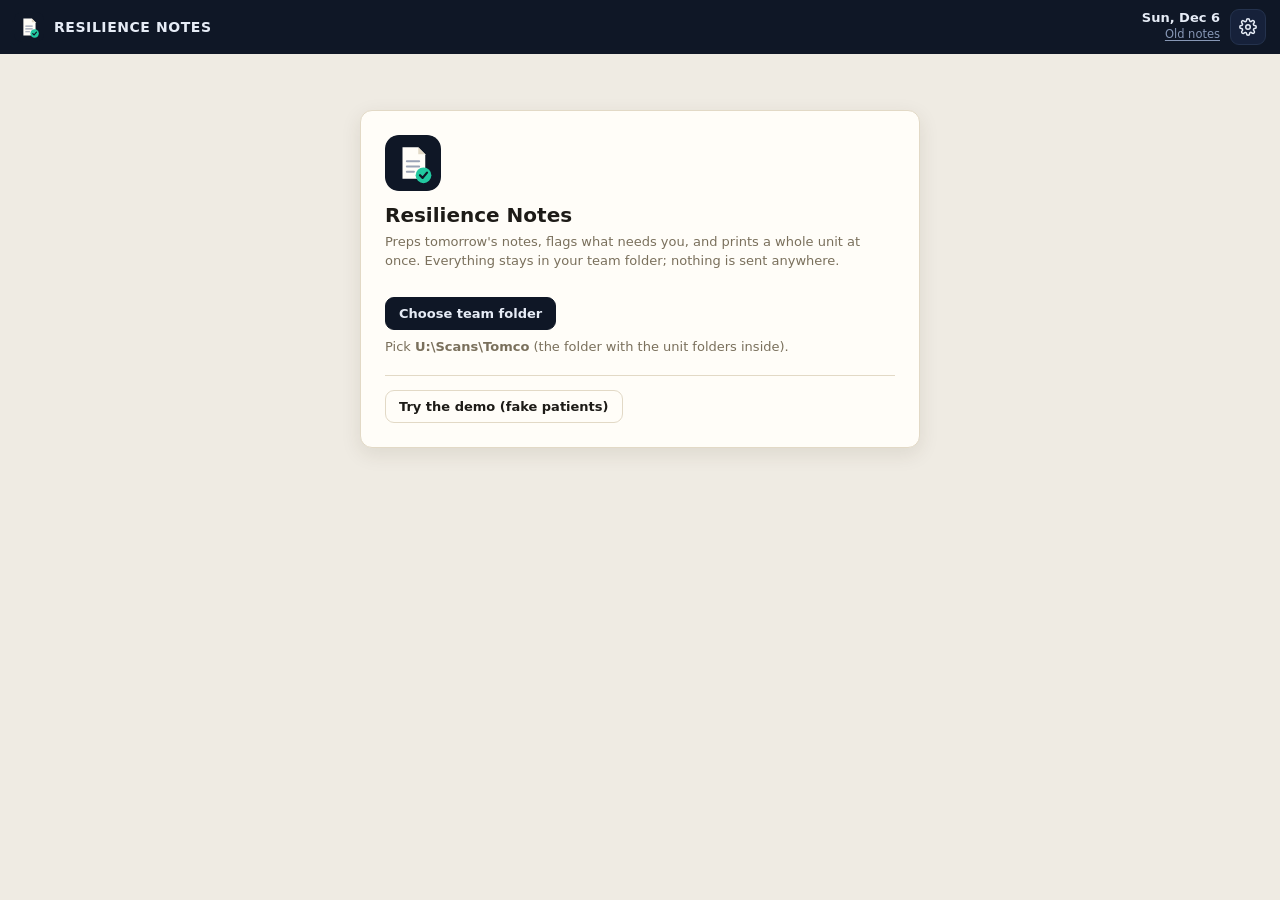
==== index.html @ 50d5cfb2 "Excel-style patient overview; Save buttons with unsaved-changes guard; back arrow; common-dose sugge" ====
<!DOCTYPE html>
<html lang="en">
<head>
<meta charset="utf-8">
<meta name="viewport" content="width=device-width, initial-scale=1, viewport-fit=cover">
<meta name="robots" content="noindex">
<title>Resilience Notes</title>
<meta name="description" content="Preps tomorrow's scribe notes, flags what needs attention, prints a unit at once.">
<meta name="theme-color" content="#0f1726">
<link rel="icon" href="icons/favicon.svg" type="image/svg+xml">
<link rel="icon" href="icons/favicon-32.png" sizes="32x32" type="image/png">
<link rel="apple-touch-icon" href="icons/apple-touch-icon.png">
<link rel="manifest" href="manifest.webmanifest">
<meta name="apple-mobile-web-app-capable" content="yes">
<meta name="apple-mobile-web-app-status-bar-style" content="black-translucent">
<meta property="og:title" content="Resilience Notes">
<meta property="og:description" content="Scribe note prep, flags, and printing.">
<meta property="og:image" content="https://feirzen.github.io/Resilience-notes/icons/og-image.png">
<meta name="twitter:card" content="summary_large_image">
<link rel="stylesheet" href="styles.css?v=9">
</head>
<body>
<header class="top" id="top"></header>
<main id="main"><p style="padding:40px;text-align:center;color:#7a705c">Loading Resilience Notes…</p></main>
<script>
// If anything fails to load, show the reason on the page instead of a blank screen.
window.addEventListener("error", e => { const m = document.getElementById("main"); if (m && !window.__rnStarted) m.innerHTML = '<div style="max-width:520px;margin:40px auto;padding:16px;border-radius:12px;background:#fdecec;color:#b8282d;font:14px system-ui">The app hit a problem while loading:<br><b>' + (e.message || (e.target && e.target.src) || "unknown") + '</b><br>Send Claude a screenshot of this.</div>'; }, true);
setTimeout(() => { if (!window.__rnStarted) { const m = document.getElementById("main"); if (m && m.textContent.includes("Loading")) m.innerHTML = '<p style="padding:40px;text-align:center;color:#b8282d;font:14px system-ui">Still loading after 15 seconds. Try refreshing. If it stays blank, send Claude a screenshot.</p>'; } }, 15000);
</script>
<script src="vendor/docx.iife.js"></script>
<script src="vendor/jszip.min.js"></script>
<script src="vendor/jspdf.umd.min.js"></script>
<script src="vendor/peerjs.min.js"></script>
<script src="vendor/qrcode.js"></script>
<script type="module" src="app.js?v=9"></script>
</body>
</html>
---- styles.css ----
*{box-sizing:border-box;margin:0;padding:0}
:root{
  --chrome:#0f1726;--chrome2:#16213a;--chromeLine:#24324d;--chromeText:#e6ecf6;--chromeDim:#8797b5;
  --desk:#efebe3;--paper:#fffdf8;--paperLine:#e2d9c6;--ink:#1d1b17;--dim:#7a705c;--hover:#f6f1e4;
  --accent:#22c9a0;--accentInk:#0f1726;--red:#e5484d;--redBg:#fdecec;--redInk:#b8282d;--amb:#f0a020;--ambBg:#fff4de;--ambInk:#8a5600;
  --hl:#fff1b8;--hlLine:#e2b93b;--shadow:0 6px 20px rgba(60,45,20,.10);
  --serif:"Times New Roman",Times,"Source Serif 4",Georgia,serif;--sans:Inter,system-ui,-apple-system,"Segoe UI",sans-serif;
}
[data-theme=dark]{--desk:#0b111d;--paper:#151f33;--paperLine:#26334d;--ink:#e6ecf6;--dim:#8f9bb3;--hover:#1b2740;
  --redBg:#3a1a20;--redInk:#ff9aa5;--ambBg:#3a2c10;--ambInk:#ffcc77;--hl:#4a3f12;--hlLine:#a8862a;--shadow:0 6px 20px rgba(0,0,0,.35)}
[data-theme=sepia]{--chrome:#3b2f1e;--chrome2:#4a3b26;--chromeLine:#5c4a30;--chromeText:#f5ead6;--chromeDim:#c9b48f;
  --desk:#e9dfcb;--paper:#f8f0e0;--paperLine:#dccbab;--ink:#3b2f1e;--dim:#7d6a4c;--hover:#efe4cf;--accent:#c48a2c;--accentInk:#fff}
body{font-family:var(--sans);background:var(--desk);color:var(--ink);min-height:100vh;transition:background .3s,color .3s}
button,select,input,textarea{font:inherit;color:inherit}
button{cursor:pointer}
[hidden]{display:none!important}

/* ---------- top bar ---------- */
.top{background:var(--chrome);color:var(--chromeText);position:sticky;top:0;z-index:20;padding-top:env(safe-area-inset-top)}
.bar{display:flex;align-items:center;gap:10px;padding:9px 14px}
.logo{width:30px;height:30px;border-radius:8px;flex:none;display:block}
.brand{overflow:hidden;text-overflow:ellipsis;font-weight:700;font-size:14px;letter-spacing:.04em;white-space:nowrap}
.sp{flex:1}
.datebox{background:var(--chrome2);border:1px solid var(--chromeLine);color:var(--chromeText);border-radius:8px;padding:6px 8px;font-size:13px}
.gear{width:36px;height:36px;border-radius:9px;background:var(--chrome2);border:1px solid var(--chromeLine);display:grid;place-items:center;color:var(--chromeText);transition:transform .35s ease-out}
.gear.open{transform:rotate(90deg)}
.tabs{display:flex;overflow-x:auto;border-top:1px solid var(--chromeLine);padding:0 8px;scrollbar-width:none}
.tabs a{color:var(--chromeDim);text-decoration:none;font-weight:600;font-size:12.5px;padding:10px 12px;border-bottom:2px solid transparent;white-space:nowrap;transition:color .2s,border-color .2s;letter-spacing:.03em}
.tabs a:hover{color:var(--chromeText)}
.tabs a.on{color:#fff;border-color:var(--accent)}
.tabs i{font-style:normal;font-size:10.5px;margin-left:5px;color:var(--chromeDim)}
.tabs .rd{display:inline-block;width:6px;height:6px;border-radius:50%;background:var(--red);margin-left:5px;vertical-align:middle}
.tray{position:absolute;right:14px;top:54px;background:var(--paper);color:var(--ink);border:1px solid var(--paperLine);border-radius:14px;box-shadow:0 14px 40px rgba(0,0,0,.25);padding:10px;width:260px;animation:drop .25s ease-out;z-index:30}
@keyframes drop{from{opacity:0;transform:translateY(-6px)}to{opacity:1;transform:none}}
.tray h4{font-size:11px;text-transform:uppercase;letter-spacing:.07em;color:var(--dim);margin:6px 4px}
.looks{display:grid;grid-template-columns:repeat(4,1fr);gap:6px;margin-bottom:6px}
.looks button{border:2px solid var(--paperLine);border-radius:10px;padding:8px 2px 6px;font-size:11px;background:var(--paper);display:flex;flex-direction:column;align-items:center;gap:4px}
.looks button.on{border-color:var(--accent)}
.looks .sw{width:26px;height:18px;border-radius:5px;border:1px solid rgba(0,0,0,.15)}
.tray .item{display:flex;width:100%;text-align:left;gap:10px;align-items:center;padding:9px 8px;border:none;background:none;border-radius:8px;font-size:13.5px}
.tray .item:hover{background:var(--hover)}

/* ---------- layout ---------- */
main{padding:16px 14px calc(40px + env(safe-area-inset-bottom));max-width:1240px;margin:0 auto;animation:in .3s ease-out}
@keyframes in{from{opacity:0;transform:translateY(5px)}to{opacity:1;transform:none}}
@media (prefers-reduced-motion:reduce){*{animation:none!important;transition:none!important}}
h1{font-size:20px;font-weight:700}
h2{font-size:15px;font-weight:700;margin:18px 0 8px}
.muted{color:var(--dim);font-size:13px;line-height:1.45}
.row{display:flex;gap:8px;align-items:center;flex-wrap:wrap}
.btn{border:1px solid var(--paperLine);background:var(--paper);border-radius:9px;padding:8px 13px;font-weight:600;font-size:13px;transition:transform .15s ease-out,background .2s}
.btn:active{transform:scale(.97)}
.btn:hover{background:var(--hover)}
.btn.p{background:var(--chrome);color:var(--chromeText);border-color:var(--chrome)}
.btn.go{background:var(--accent);color:var(--accentInk);border-color:var(--accent)}
.btn.warn{color:var(--redInk)}
.btn.sm{padding:5px 9px;font-size:12px}
.card{background:var(--paper);border:1px solid var(--paperLine);border-radius:12px;box-shadow:var(--shadow)}

/* ---------- home ---------- */
.stats{display:grid;grid-template-columns:repeat(auto-fit,minmax(150px,1fr));gap:10px;margin-top:12px}
.stat{padding:14px}
.stat b{display:block;font-size:28px;font-weight:700;letter-spacing:-.02em}
.stat span{font-size:12.5px;color:var(--dim)}
.stat.r b{color:var(--red)}
.units{display:grid;grid-template-columns:repeat(auto-fill,minmax(220px,1fr));gap:10px}
.unit{padding:14px;text-decoration:none;color:inherit;display:block;transition:transform .2s ease-out,box-shadow .2s}
.unit:hover{transform:translateY(-2px);box-shadow:0 10px 26px rgba(60,45,20,.16)}
.unit .nm{font-weight:700;font-size:15px;letter-spacing:.03em}
.unit .ln{font-size:12.5px;color:var(--dim);margin-top:5px}
.pill{display:inline-block;font-size:11px;font-weight:700;padding:2px 8px;border-radius:10px}
.pill.r{background:var(--red);color:#fff}.pill.a{background:var(--amb);color:#1d1b17}.pill.ok{background:transparent;color:var(--dim);border:1px solid var(--paperLine)}

/* ---------- unit list (paper) ---------- */
.list{overflow:hidden}
.it{display:flex;gap:12px;padding:13px 16px;border-bottom:1px solid var(--paperLine);align-items:baseline;cursor:pointer;transition:background .2s;text-decoration:none;color:inherit}
.it:last-child{border:none}
.it:hover{background:var(--hover)}
.it .nm{font-family:var(--serif);font-size:16px;flex:1}
.it .mk{font-size:12px;font-weight:600;text-align:right}
.mk.r{color:var(--redInk)}.mk.a{color:var(--ambInk)}.mk.q{color:var(--dim);font-weight:500}
.tag{font-size:10.5px;font-weight:700;letter-spacing:.05em;color:var(--dim);border:1px solid var(--paperLine);padding:1px 6px;border-radius:6px;margin-left:6px;font-family:var(--sans);vertical-align:2px}

/* ---------- patient ---------- */
.ptwrap{display:grid;grid-template-columns:1fr;gap:14px}
@media(min-width:900px){.ptwrap{grid-template-columns:230px 1fr}}
.side{background:var(--chrome);border-radius:12px;padding:6px;align-self:start;position:sticky;top:110px;max-height:calc(100vh - 130px);overflow:auto}
@media(max-width:899px){.side{display:none}}
.side a{display:flex;align-items:center;gap:8px;padding:9px 10px;border-radius:8px;color:#d6deec;font-size:13px;text-decoration:none;transition:background .2s}
.side a:hover{background:var(--chrome2)}
.side a.on{background:#1d2b48;color:#fff;box-shadow:inset 3px 0 0 var(--accent)}
.side a span:first-child{flex:1}
.side a .pill{flex:none}
.side .ok{color:#56688a;font-size:11px}
.alerts{display:flex;flex-direction:column;gap:6px;margin-bottom:10px}
.al{display:flex;align-items:center;gap:8px;font-size:13px;padding:8px 10px;border-radius:8px;border-left:4px solid;animation:in .3s ease-out}
.al.red{background:var(--redBg);border-color:var(--red)}.al.amber{background:var(--ambBg);border-color:var(--amb)}
.al .sp{flex:1}
.tools{display:flex;gap:6px;flex-wrap:wrap;margin-bottom:10px}
.paper{background:var(--paper);border:1px solid var(--paperLine);border-radius:4px;box-shadow:var(--shadow);padding:26px 24px;font-family:var(--serif);font-size:15px;line-height:1.5}
@media(max-width:600px){.paper{padding:18px 14px;font-size:14px}}
.hdr{display:flex;justify-content:space-between;flex-wrap:wrap;gap:6px;font-size:13px;color:var(--dim);margin-bottom:8px}
.ttl{text-align:center;font-weight:700;margin:6px 0 4px}
.box{font-weight:700;font-size:13px;letter-spacing:.02em;border:1px solid var(--ink);padding:3px 8px;margin:16px 0 6px}
.box em{font-weight:400;font-style:normal}
.boxed{border:1px solid var(--ink);margin:12px 0}
.boxed .bl{font-weight:700;font-size:13px;padding:3px 8px;border-bottom:1px solid var(--ink)}
.boxed .bc{padding:4px 8px;min-height:20px}
.pp{padding:4px 7px;margin:2px -7px;border-radius:5px;transition:background .2s}
.pp.click{cursor:pointer}
.pp.click:hover{background:var(--hover)}
.pp.open{background:var(--paper);outline:2px solid var(--accent);box-shadow:0 4px 16px rgba(34,201,160,.18)}
.new{background:var(--hl);box-shadow:inset 0 -2px 0 var(--hlLine);border-radius:2px;padding:0 2px}
.mf{display:inline-block;font:600 11px var(--sans);padding:2px 7px;border-radius:5px;margin-left:5px;vertical-align:1px}
.mf.red{background:var(--redBg);color:var(--redInk)}.mf.amber{background:var(--ambBg);color:var(--ambInk)}.mf.soft{background:var(--hover);color:var(--dim)}
.vs{width:100%;border-collapse:collapse;font:13px var(--sans);margin:4px 0 8px}
.vs td,.vs th{border:1px solid var(--paperLine);padding:4px;text-align:center}
.vs th{font-weight:600}
.pl{font-size:14.5px}
.mini{font:12px var(--sans);color:var(--dim);margin-top:10px}

/* ---------- editor panel ---------- */
.ed{font-family:var(--sans);font-size:13px;background:var(--desk);border:1px solid var(--paperLine);border-radius:10px;padding:12px;margin:8px 0 6px;animation:in .25s ease-out}
.ed label{display:block;font-size:11px;font-weight:600;text-transform:uppercase;letter-spacing:.06em;color:var(--dim);margin:10px 0 4px}
.ed textarea,.ed input,.ed select,.f input,.f select,.f textarea{width:100%;border:1px solid var(--paperLine);background:var(--paper);border-radius:8px;padding:8px 9px;font-size:13.5px;transition:border-color .2s}
.ed textarea:focus,.ed input:focus,.f input:focus,.f textarea:focus{outline:none;border-color:var(--accent)}
.ed textarea{min-height:58px;resize:vertical;font-family:var(--serif);font-size:14.5px}
.grid2{display:grid;grid-template-columns:1fr 1fr;gap:8px}
.meds{display:flex;flex-direction:column;gap:6px}
.med{display:grid;grid-template-columns:2fr 1fr 1fr 1fr auto;gap:6px;align-items:center;background:var(--paper);border:1px solid var(--paperLine);border-radius:8px;padding:6px}
@media(max-width:600px){.med{grid-template-columns:1fr 1fr}}
.med input{padding:6px 7px;font-size:12.5px}
.med .x{display:flex;gap:4px;flex-wrap:wrap;grid-column:1/-1;font-size:12px;color:var(--dim);align-items:center}
.chip{display:inline-flex;align-items:center;gap:5px;border:1px solid var(--paperLine);background:var(--paper);border-radius:14px;padding:4px 9px;font-size:12px;cursor:pointer;transition:background .2s}
.chip.on{background:var(--chrome);color:var(--chromeText);border-color:var(--chrome)}

/* ---------- modal ---------- */
.scrim{position:fixed;inset:0;background:rgba(15,23,38,.55);display:grid;place-items:center;padding:16px;z-index:50;animation:fade .2s ease-out}
@keyframes fade{from{opacity:0}to{opacity:1}}
.modal{background:var(--paper);color:var(--ink);border-radius:14px;width:100%;max-width:520px;max-height:90vh;display:flex;flex-direction:column;overflow:hidden;animation:pop .28s cubic-bezier(.2,.9,.3,1.15)}
.modal.wide{max-width:980px}
@keyframes pop{from{opacity:0;transform:scale(.96) translateY(8px)}to{opacity:1;transform:none}}
.mh{background:var(--chrome);color:var(--chromeText);padding:12px 16px;font-weight:600;display:flex;align-items:center;gap:8px}
.mb{padding:14px 16px;overflow:auto}
.mfoot{display:flex;gap:8px;padding:12px 16px;border-top:1px solid var(--paperLine);justify-content:flex-end;flex-wrap:wrap}
.lbl{font-size:11px;text-transform:uppercase;letter-spacing:.06em;color:var(--dim);margin:12px 0 6px;font-weight:600}
.chk{display:flex;gap:10px;align-items:flex-start;font-size:13.5px;padding:9px 0;border-bottom:1px solid var(--paperLine);cursor:pointer}
.chk input{width:17px;height:17px;margin-top:2px;accent-color:var(--accent);flex:none}
.chk small{display:block;color:var(--dim);font-size:12px;margin-top:2px}
.f{display:grid;gap:4px;margin-bottom:8px}
.f span{font-size:11px;font-weight:600;text-transform:uppercase;letter-spacing:.06em;color:var(--dim)}
.vgrid{width:100%;border-collapse:collapse;font-size:13px}
.vgrid th{font-size:11px;text-transform:uppercase;color:var(--dim);text-align:left;padding:4px}
.vgrid td{padding:3px}
.vgrid input{width:100%;min-width:52px;border:1px solid var(--paperLine);background:var(--paper);border-radius:6px;padding:6px;font-size:13px}
.vgrid td.nm{font-family:var(--serif);font-size:14px;white-space:nowrap;padding-right:8px}
.vwrap{display:grid;grid-template-columns:1fr;gap:12px}
@media(min-width:860px){.vwrap{grid-template-columns:300px 1fr}}
.qr{background:#fff;border-radius:10px;padding:8px;width:200px;margin:8px auto}
.qr svg{width:100%;height:auto;display:block}
.shots img{width:100%;border-radius:8px;border:1px solid var(--paperLine);margin-top:8px;cursor:zoom-in}
.status{display:inline-flex;align-items:center;gap:7px;font-size:13px;font-weight:600}
.dot{width:9px;height:9px;border-radius:50%;background:#c3c9d6}.dot.on{background:#1f9d63}.dot.bad{background:var(--red)}
.code{font:700 22px ui-monospace,monospace;letter-spacing:.2em}
.toast{position:fixed;left:50%;bottom:24px;transform:translateX(-50%);background:var(--chrome);color:var(--chromeText);padding:10px 16px;border-radius:10px;font-size:13.5px;font-weight:600;z-index:60;animation:pop .25s ease-out;box-shadow:0 10px 30px rgba(0,0,0,.25)}
.welcome{max-width:560px;margin:40px auto;padding:24px}
.welcome .logo{width:56px;height:56px;border-radius:14px;margin-bottom:12px}
.warnbox{font-size:12.5px;color:var(--ambInk);background:var(--ambBg);border-radius:10px;padding:10px 12px;line-height:1.45;margin-top:12px}

@media(max-width:480px){.brand{display:none}.datebox{max-width:140px}}

.spin{display:inline-block;width:13px;height:13px;border:2px solid currentColor;border-right-color:transparent;border-radius:50%;margin-right:7px;vertical-align:-2px;animation:rot .7s linear infinite}
.spin.big{width:34px;height:34px;border-width:3px;margin:0;color:var(--accent)}
@keyframes rot{to{transform:rotate(360deg)}}
.bar2{height:5px;border-radius:3px;background:var(--hover);margin-top:14px;overflow:hidden}
.bar2 i{display:block;height:100%;width:0;background:var(--accent);transition:width .3s ease-out}
button:disabled{opacity:.7;cursor:wait}

ul.dash{list-style:none;padding-left:34px;margin:6px 0}
ul.dash li{position:relative}
ul.dash li::before{content:"-";position:absolute;left:-20px}
.savepill{position:fixed;right:14px;bottom:calc(14px + env(safe-area-inset-bottom));background:var(--chrome);color:var(--chromeText);font-size:12.5px;font-weight:600;padding:8px 12px;border-radius:20px;z-index:40;box-shadow:0 6px 18px rgba(0,0,0,.2);animation:pop .25s ease-out}

.today{display:flex;flex-direction:column;align-items:flex-end;line-height:1.15;font-size:13px}
.oldbtn{background:none;border:none;color:var(--chromeDim);font-size:11.5px;padding:2px 0;text-decoration:underline;text-underline-offset:2px}
.oldbtn.on{color:#1d1b17;background:var(--amb);text-decoration:none;border-radius:6px;padding:2px 7px;font-weight:600}
#ov{overflow:hidden}
.ovu{border-bottom:1px solid var(--paperLine)}.ovu:last-child{border:none}
.ovh{display:flex;align-items:center;gap:12px;padding:11px 14px;cursor:pointer;transition:background .2s}
.ovh:hover{background:var(--hover)}
.ovn{font-weight:700;font-size:13px;letter-spacing:.04em;width:82px;flex:none}

.s{width:18px;height:18px;border-radius:5px;display:block;transition:transform .15s ease-out}
.s:hover{transform:scale(1.2)}
.s.g{background:#3fb97f}.s.a{background:var(--amb)}.s.r{background:var(--red)}
.chev{color:var(--dim);transition:transform .25s ease-out}
.ovu.open .chev{transform:rotate(90deg)}
.ovb{display:none;padding:0 10px 10px;overflow:auto}
.ovu.open .ovb{display:block;animation:in .25s ease-out}
.ovt{width:100%;border-collapse:collapse;font-size:12.5px}
.ovt th{text-align:left;font-size:10.5px;text-transform:uppercase;letter-spacing:.05em;color:var(--dim);padding:6px;border-bottom:1px solid var(--paperLine)}
.ovt td{padding:7px 6px;border-bottom:1px solid var(--paperLine);vertical-align:top}
.ovt tr[onclick]{cursor:pointer}.ovt tr[onclick]:hover td{background:var(--hover)}
.ovt td.nm{font-family:var(--serif);font-size:14px;white-space:nowrap}
.ovt.rules input,.ovt.rules select{border:1px solid var(--paperLine);background:var(--paper);border-radius:6px;padding:5px 6px;font-size:12.5px;width:100%;min-width:90px}
.ovt.rules input:disabled,.ovt.rules select:disabled{opacity:.6}

.back{width:34px;height:34px;border-radius:9px;background:var(--chrome2);border:1px solid var(--chromeLine);color:var(--chromeText);font-size:22px;line-height:1;display:grid;place-items:center;padding-bottom:3px;transition:transform .15s ease-out}
.back:active{transform:scale(.94)}
.chip.sug{padding:3px 8px;font-size:11.5px}
.chip.sug:hover{background:var(--accent);color:var(--accentInk);border-color:var(--accent)}
.stickies{display:flex;flex-direction:column;gap:8px;margin-bottom:10px;align-items:flex-start}
.sticky{width:100%;border-radius:10px;padding:9px 12px;font-size:13.5px;line-height:1.45;box-shadow:var(--shadow);animation:in .25s ease-out;border-left:4px solid}
.sticky.quick{background:#fff6cf;border-color:#e2b93b;color:#3b3110}
.sticky.keep{background:#e7f1fb;border-color:#4f7cff;color:#18263f}
[data-theme=dark] .sticky.quick{background:#3d3412;color:#f5e9b8}[data-theme=dark] .sticky.keep{background:#18263f;color:#cfe0ff}
.sticky .sh{display:flex;gap:8px;align-items:center;margin-bottom:3px;font-size:12px}
.sticky .btn.sm{padding:2px 7px;font-size:11px;background:rgba(255,255,255,.6)}
.tag.note{color:#8a5600;border-color:#e2b93b}
.ovt.xl td{font-size:12.5px}.ovt.xl tr[data-pt]{cursor:pointer}.ovt.xl tr[data-pt]:hover td{background:var(--hover)}
.ovt .cell{width:52px;border:1px solid var(--paperLine);background:var(--paper);border-radius:6px;padding:3px 5px;font-size:12.5px;text-align:center}
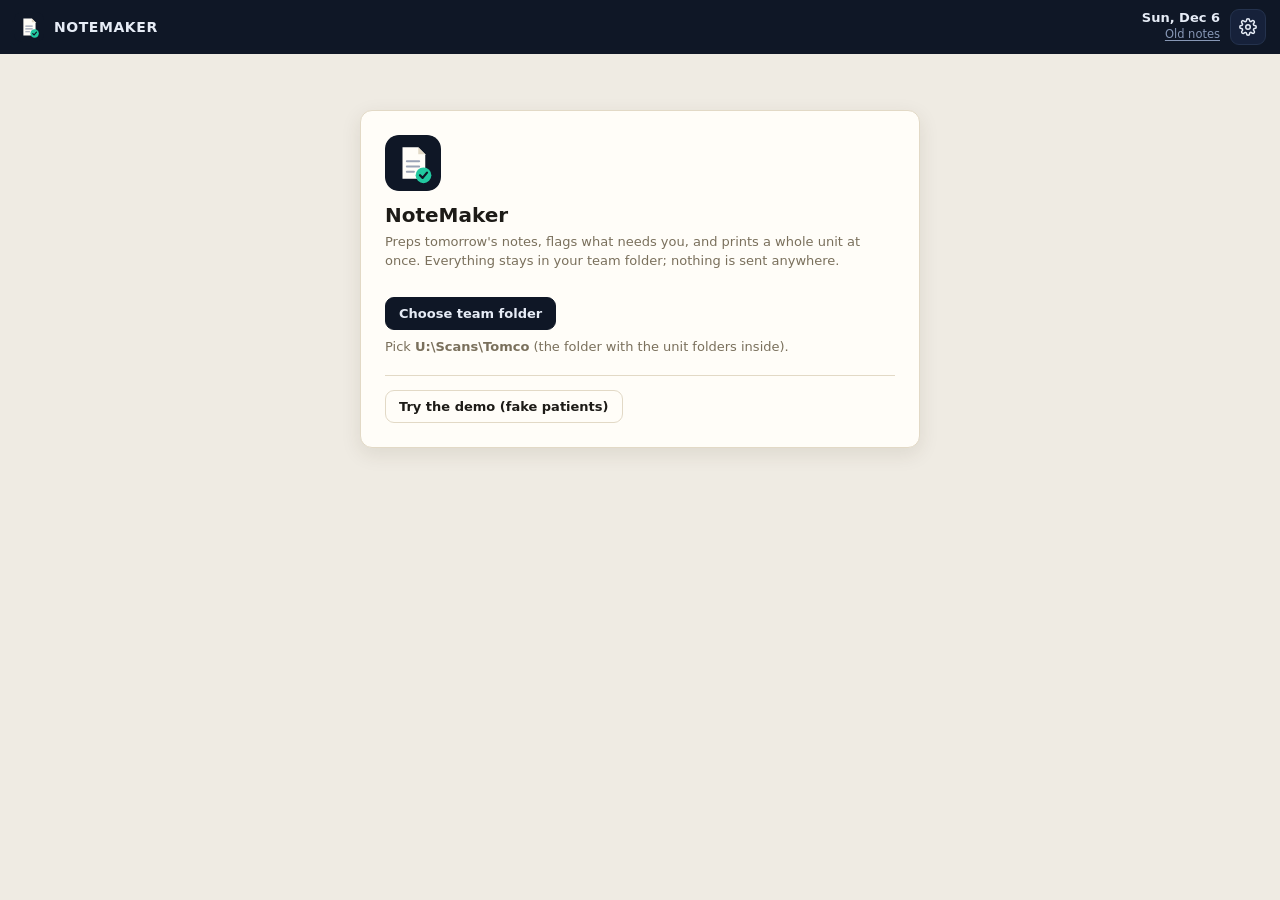
==== commit 668159ca: "NoteMaker: rename; provider-first home (census, follow-up by unit, separate count card, announcement" ====
--- a/index.html
+++ b/index.html
@@ -2,9 +2,12 @@
 <html lang="en">
 <head>
 <meta charset="utf-8">
+<!-- Security lock: this page may only load its own files and can never send data to any other server. -->
+<meta http-equiv="Content-Security-Policy" content="default-src 'none'; script-src 'self'; style-src 'self' 'unsafe-inline'; img-src 'self' data: blob:; font-src 'self'; frame-src blob:; manifest-src 'self'; connect-src 'none'; worker-src 'none'; object-src 'none'; base-uri 'none'; form-action 'none'">
+<meta name="referrer" content="no-referrer">
 <meta name="viewport" content="width=device-width, initial-scale=1, viewport-fit=cover">
 <meta name="robots" content="noindex">
-<title>Resilience Notes</title>
+<title>NoteMaker</title>
 <meta name="description" content="Preps tomorrow's scribe notes, flags what needs attention, prints a unit at once.">
 <meta name="theme-color" content="#0f1726">
 <link rel="icon" href="icons/favicon.svg" type="image/svg+xml">
@@ -13,25 +16,19 @@
 <link rel="manifest" href="manifest.webmanifest">
 <meta name="apple-mobile-web-app-capable" content="yes">
 <meta name="apple-mobile-web-app-status-bar-style" content="black-translucent">
-<meta property="og:title" content="Resilience Notes">
+<meta property="og:title" content="NoteMaker">
 <meta property="og:description" content="Scribe note prep, flags, and printing.">
 <meta property="og:image" content="https://feirzen.github.io/Resilience-notes/icons/og-image.png">
 <meta name="twitter:card" content="summary_large_image">
-<link rel="stylesheet" href="styles.css?v=9">
+<link rel="stylesheet" href="styles.css?v=12">
 </head>
 <body>
 <header class="top" id="top"></header>
-<main id="main"><p style="padding:40px;text-align:center;color:#7a705c">Loading Resilience Notes…</p></main>
-<script>
-// If anything fails to load, show the reason on the page instead of a blank screen.
-window.addEventListener("error", e => { const m = document.getElementById("main"); if (m && !window.__rnStarted) m.innerHTML = '<div style="max-width:520px;margin:40px auto;padding:16px;border-radius:12px;background:#fdecec;color:#b8282d;font:14px system-ui">The app hit a problem while loading:<br><b>' + (e.message || (e.target && e.target.src) || "unknown") + '</b><br>Send Claude a screenshot of this.</div>'; }, true);
-setTimeout(() => { if (!window.__rnStarted) { const m = document.getElementById("main"); if (m && m.textContent.includes("Loading")) m.innerHTML = '<p style="padding:40px;text-align:center;color:#b8282d;font:14px system-ui">Still loading after 15 seconds. Try refreshing. If it stays blank, send Claude a screenshot.</p>'; } }, 15000);
-</script>
+<main id="main"><p style="padding:40px;text-align:center;color:#7a705c">Loading NoteMaker…</p></main>
+<script src="boot-guard.js"></script>
 <script src="vendor/docx.iife.js"></script>
 <script src="vendor/jszip.min.js"></script>
 <script src="vendor/jspdf.umd.min.js"></script>
-<script src="vendor/peerjs.min.js"></script>
-<script src="vendor/qrcode.js"></script>
-<script type="module" src="app.js?v=9"></script>
+<script type="module" src="app.js?v=12"></script>
 </body>
 </html>
--- a/styles.css
+++ b/styles.css
@@ -62,7 +62,7 @@
 .stat{padding:14px}
 .stat b{display:block;font-size:28px;font-weight:700;letter-spacing:-.02em}
 .stat span{font-size:12.5px;color:var(--dim)}
-.stat.r b{color:var(--red)}
+
 .units{display:grid;grid-template-columns:repeat(auto-fill,minmax(220px,1fr));gap:10px}
 .unit{padding:14px;text-decoration:none;color:inherit;display:block;transition:transform .2s ease-out,box-shadow .2s}
 .unit:hover{transform:translateY(-2px);box-shadow:0 10px 26px rgba(60,45,20,.16)}
@@ -219,3 +219,139 @@
 .tag.note{color:#8a5600;border-color:#e2b93b}
 .ovt.xl td{font-size:12.5px}.ovt.xl tr[data-pt]{cursor:pointer}.ovt.xl tr[data-pt]:hover td{background:var(--hover)}
 .ovt .cell{width:52px;border:1px solid var(--paperLine);background:var(--paper);border-radius:6px;padding:3px 5px;font-size:12.5px;text-align:center}
+
+/* ---------- round 10 ---------- */
+.homegrid{display:grid;grid-template-columns:1fr;gap:18px}
+@media(min-width:1100px){.homegrid{grid-template-columns:1fr 290px}.rail{position:sticky;top:120px;align-self:start;max-height:calc(100vh - 140px);overflow:auto}}
+.rail{display:flex;flex-direction:column;gap:10px}
+.daybar{display:flex;flex-wrap:wrap;gap:10px;align-items:flex-end;padding:12px 14px;margin-top:12px}
+.daybar label{display:flex;flex-direction:column;gap:3px;font-size:11px;font-weight:600;text-transform:uppercase;letter-spacing:.05em;color:var(--dim)}
+.daybar select,.daybar input{border:1px solid var(--paperLine);background:var(--paper);border-radius:8px;padding:7px 9px;font-size:14px;text-transform:none;letter-spacing:0;color:var(--ink);font-weight:500}
+.daybar input{width:78px}.daybar select{min-width:170px}
+.daybar .btn{margin-left:auto}
+.stat .admits{display:flex;flex-direction:column;gap:2px;margin-top:8px}
+.stat .admits a{font-family:var(--serif);font-size:14px;color:var(--ink);text-decoration:none}
+.stat .admits a:hover{text-decoration:underline}
+.stat .admits i{font-style:normal;font-family:var(--sans);font-size:11px;color:var(--dim);margin-left:4px}
+.stat.r b{color:var(--ambInk)}
+.units2{display:grid;grid-template-columns:repeat(auto-fill,minmax(210px,1fr));gap:12px}
+.unit2{padding:14px 16px;text-decoration:none;color:inherit;display:flex;flex-direction:column;gap:4px;transition:transform .2s ease-out,box-shadow .2s;border-top:4px solid var(--chrome)}
+.unit2:hover{transform:translateY(-3px);box-shadow:0 12px 28px rgba(60,45,20,.16)}
+.u-top{display:flex;align-items:baseline;justify-content:space-between}
+.u-name{font-weight:700;font-size:16px;letter-spacing:.04em;text-transform:uppercase}
+.u-num{font-size:30px;font-weight:700;letter-spacing:-.03em;line-height:1}
+.u-sub{font-size:12px;color:var(--dim);margin-top:-2px}
+.u-bar{height:5px;border-radius:3px;background:var(--hover);overflow:hidden;margin-top:6px}
+.u-bar i{display:block;height:100%;background:var(--accent);transition:width .5s ease-out}
+.u-foot{font-size:12.5px;color:var(--dim)}.u-foot.ok{color:var(--ink);font-weight:600}
+.u-flags{display:flex;flex-wrap:wrap;gap:10px;font-size:12px;margin-top:2px;min-height:18px}
+.u-flags span{display:inline-flex;align-items:center;gap:5px}
+i.d{display:inline-block;width:8px;height:8px;border-radius:50%;vertical-align:1px}
+i.d.r{background:var(--red)}i.d.a{background:var(--amb)}i.d.q{background:#e2b93b;box-shadow:0 0 0 2px #fff6cf;margin-left:6px}
+.ovh{background:var(--hover)}
+.ovu.open .ovh{background:var(--chrome);color:var(--chromeText)}.ovu.open .ovh .muted{color:var(--chromeDim)}
+.ovt.zebra tr:nth-child(even) td{background:rgba(120,100,60,.07)}
+[data-theme=dark] .ovt.zebra tr:nth-child(even) td{background:rgba(255,255,255,.04)}
+.ovt.xl td.nm b{font-family:var(--serif);font-size:14.5px}
+.dxa{color:#b4531a;font-weight:600}.dxd{color:#6d3fc0;font-weight:600}
+[data-theme=dark] .dxa{color:#ffb27a}[data-theme=dark] .dxd{color:#c3a6ff}
+.ovt .cell::placeholder{color:#b9ad95;opacity:1}
+.ovt .cell.wide{width:100%;min-width:140px;text-align:left}
+.sticky.count{background:#e9f6ee;border-color:#3fb97f;color:#173b28}
+.sticky.count pre{font:13.5px/1.45 ui-monospace,Consolas,monospace;white-space:pre-wrap;margin:4px 0}
+.sticky.board{border-color:transparent;color:#2b2418}
+.sticky.board.c0{background:#fde2e4}.sticky.board.c1{background:#e2ecfd}.sticky.board.c2{background:#efe2fd}
+[data-theme=dark] .sticky.count{background:#173b28;color:#d6f5e3}[data-theme=dark] .sticky.board{color:#f1ece3}
+[data-theme=dark] .sticky.board.c0{background:#4a2a2e}[data-theme=dark] .sticky.board.c1{background:#22324d}[data-theme=dark] .sticky.board.c2{background:#382a4d}
+.counttxt{width:100%;font:14px/1.5 ui-monospace,Consolas,monospace;border:1px solid var(--paperLine);border-radius:8px;padding:10px;background:var(--paper);color:var(--ink)}
+.countgrid{display:grid;grid-template-columns:repeat(auto-fill,minmax(230px,1fr));gap:10px}
+.segtabs{display:flex;gap:6px;flex-wrap:wrap;margin-bottom:12px}
+.segtabs button{border:1px solid var(--paperLine);background:var(--paper);border-radius:20px;padding:7px 13px;font-weight:600;font-size:13px}
+.segtabs button.on{background:var(--chrome);color:var(--chromeText);border-color:var(--chrome)}
+.tools{align-items:center}
+.btn.big{font-size:14.5px;padding:10px 16px}
+.btn.ic{display:inline-flex;align-items:center;gap:6px;padding:8px 11px}
+.btn.ic span{font-size:12.5px}
+@media(max-width:700px){.btn.ic span{display:none}}
+.more{position:relative}
+.menu{position:absolute;right:0;top:calc(100% + 6px);background:var(--paper);border:1px solid var(--paperLine);border-radius:12px;box-shadow:0 14px 34px rgba(0,0,0,.18);padding:6px;min-width:250px;z-index:25;animation:drop .2s ease-out}
+.menu button{display:block;width:100%;text-align:left;border:none;background:none;padding:9px 10px;border-radius:8px;font-size:13.5px}
+.menu button:hover{background:var(--hover)}.menu button.warn{color:var(--redInk)}
+.aimbar{position:fixed;left:50%;top:calc(12px + env(safe-area-inset-top));transform:translateX(-50%);background:#1d1b17;color:#fff;padding:10px 12px 10px 16px;border-radius:12px;display:flex;gap:12px;align-items:center;z-index:70;font-size:13.5px;font-weight:600;box-shadow:0 10px 30px rgba(0,0,0,.3);animation:pop .25s ease-out;width:min(560px,94vw)}
+body.aiming,body.aiming *{cursor:crosshair!important}
+.flagged{outline:3px solid var(--amb)!important;outline-offset:2px;transition:outline-color .3s}
+
+/* ---------- round 11: NoteMaker ---------- */
+.ico{flex:none;vertical-align:-3px}
+.btn .ico{margin-right:2px}
+.sitetag{font-size:10.5px;font-weight:700;letter-spacing:.06em;color:var(--chromeDim);border:1px solid var(--chromeLine);border-radius:6px;padding:2px 6px}
+.small{font-size:12.5px}
+/* census + follow-up */
+.census{display:grid;grid-template-columns:auto auto 1fr;gap:4px 26px;align-items:center;padding:16px 20px;margin-top:12px}
+.cz b{display:block;font-size:34px;font-weight:700;letter-spacing:-.03em;line-height:1}
+.cz span{font-size:12.5px;color:var(--dim)}
+.cadm{display:flex;flex-wrap:wrap;gap:6px 14px;border-left:1px solid var(--paperLine);padding-left:20px;min-height:40px;align-items:center}
+.cadm a{font-family:var(--serif);font-size:15px;color:var(--ink);text-decoration:none}
+.cadm a:hover{text-decoration:underline}
+.cadm i{font:normal 600 10.5px var(--sans);color:var(--dim);margin-left:6px;letter-spacing:.04em;text-transform:uppercase}
+@media(max-width:640px){.census{grid-template-columns:1fr 1fr}.cadm{grid-column:1/-1;border:none;padding:0}}
+.fuwrap{margin-top:12px;overflow:hidden}
+.fuh{padding:12px 18px;font-size:14px;border-bottom:1px solid var(--paperLine);color:var(--dim)}
+.fuh b{font-size:22px;color:var(--ambInk);margin-right:4px}
+.furows{display:grid;grid-template-columns:repeat(auto-fill,minmax(330px,1fr))}
+.fur{display:grid;grid-template-columns:96px 34px 1fr;gap:10px;align-items:center;padding:12px 18px;border-bottom:1px solid var(--paperLine);color:inherit;text-decoration:none;transition:background .2s}
+.fur:hover{background:var(--hover)}
+.fun{font-weight:700;letter-spacing:.05em;text-transform:uppercase;font-size:13.5px}
+.fuc{font-size:18px;font-weight:700;color:var(--dim);text-align:right}
+.fut{display:flex;flex-wrap:wrap;gap:5px}
+.fpill{font-size:11.5px;font-weight:600;padding:3px 8px;border-radius:10px;white-space:nowrap}
+.fpill.r{background:var(--redBg);color:var(--redInk)}.fpill.a{background:var(--ambBg);color:var(--ambInk)}
+.fpill.q{background:#fff6cf;color:#7a5a00}.fpill.n{background:var(--hover);color:var(--dim)}
+/* rail */
+.countcard{background:linear-gradient(160deg,#0f5b46,#147a5c);color:#e9fff6;border-radius:14px;padding:14px 16px;box-shadow:0 10px 26px rgba(15,91,70,.28);margin-bottom:8px}
+.cch{display:flex;align-items:center;gap:8px;font-weight:700;font-size:14px;margin-bottom:6px}
+.cch .btn{background:rgba(255,255,255,.15);border-color:rgba(255,255,255,.25);color:#fff}
+.countcard pre{font:13.5px/1.45 ui-monospace,Consolas,monospace;white-space:pre-wrap;margin:6px 0 4px;color:#fff}
+.countcard p{font-size:12.5px;opacity:.85}.ccf{font-size:11px;opacity:.7}
+.railsec{border-top:1px solid var(--paperLine);padding-top:12px;display:flex;flex-direction:column;gap:8px}
+.rh{gap:7px;font-size:14px}
+.sticky.ann{background:#e6f0ff;border-color:#4f7cff;color:#18263f}
+[data-theme=dark] .sticky.ann{background:#1d2b48;color:#d6e3ff}
+.dxc{font-weight:600}
+.tsrow{margin-bottom:6px;flex-wrap:nowrap}.tsrow input{flex:1;text-align:left;min-width:0}.tsrow input.short{flex:0 0 90px}
+/* note + margin comments */
+.notewrap{position:relative}
+@media(min-width:1150px){.notewrap.has-c{display:grid;grid-template-columns:minmax(0,1fr) 250px;gap:16px}}
+.comments{position:relative}
+.comments.stacked{display:flex;flex-direction:column;gap:8px;margin-top:12px}
+.cmt{position:absolute;left:0;right:0;background:var(--paper);border:1px solid var(--paperLine);border-left:4px solid var(--dim);border-radius:8px;padding:8px 10px;font-size:12.5px;line-height:1.4;box-shadow:0 2px 8px rgba(60,45,20,.08);cursor:pointer;transition:transform .2s ease-out,box-shadow .2s,top .25s ease-out}
+.comments.stacked .cmt{position:static}
+.cmt.red{border-left-color:var(--red)}.cmt.amber{border-left-color:var(--amb)}.cmt.soft{border-left-color:#c9bfa9;color:var(--dim)}
+.cmt.hot{transform:scale(1.06);box-shadow:0 10px 24px rgba(60,45,20,.2);z-index:2}
+.cmt .ca{display:flex;flex-wrap:wrap;gap:5px;margin-top:6px}
+.dxn.u-red{text-decoration:underline;text-decoration-color:var(--red);text-decoration-thickness:2px;text-underline-offset:3px}
+.dxn.u-amber{text-decoration:underline;text-decoration-color:var(--amb);text-decoration-thickness:2px;text-underline-offset:3px}
+.dxn.u-soft,.u-soft{text-decoration:underline dotted #b9ad95;text-underline-offset:3px}
+.pp.hot{background:rgba(240,160,32,.12)}
+.pp.pulse{animation:pulse 1.6s ease-out}
+@keyframes pulse{0%{box-shadow:0 0 0 0 rgba(240,160,32,.5)}100%{box-shadow:0 0 0 12px rgba(240,160,32,0)}}
+/* hospital picker + help menu */
+.sites{display:grid;gap:10px}
+.site{display:flex;flex-direction:column;align-items:flex-start;gap:2px;text-align:left;border:1px solid var(--paperLine);background:var(--paper);border-radius:12px;padding:14px 16px;transition:border-color .2s,transform .15s}
+.site:hover{border-color:var(--accent);transform:translateY(-1px)}
+.site b{font-size:16px}.site span{font-size:13px;color:var(--dim)}.site i{font-style:normal;font-size:11px;color:var(--ambInk);font-weight:600}
+/* trainings */
+.trgrid{display:grid;grid-template-columns:repeat(auto-fill,minmax(250px,1fr));gap:12px}
+.card.tr{padding:16px;display:flex;flex-direction:column;gap:6px}
+.tri{width:40px;height:40px;border-radius:10px;background:var(--hover);display:grid;place-items:center;color:var(--chrome)}
+[data-theme=dark] .tri{color:var(--accent)}
+.card.tr p{font-size:13px;color:var(--dim);line-height:1.4}
+.soon{align-self:flex-start;font-size:11px;font-weight:700;color:var(--dim);border:1px dashed var(--paperLine);border-radius:8px;padding:2px 8px;margin-top:4px}
+/* help */
+.hring{outline:3px solid var(--accent)!important;outline-offset:4px;border-radius:6px;position:relative;z-index:31}
+body.helping .hspot{outline:2px dashed var(--accent);outline-offset:3px;cursor:help!important}
+.hbub{position:fixed;z-index:80;background:#1d1b17;color:#fff;border-radius:12px;padding:12px 14px;box-shadow:0 14px 34px rgba(0,0,0,.3);animation:pop .25s ease-out;font-size:13.5px}
+.hbub p{margin:4px 0 10px;line-height:1.45;color:#e9e4da}
+.hbub .btn{background:rgba(255,255,255,.12);color:#fff;border-color:rgba(255,255,255,.2)}
+.hbub .btn.p{background:var(--accent);color:var(--accentInk);border-color:var(--accent)}
+.hbub .muted{color:#b8b0a2}
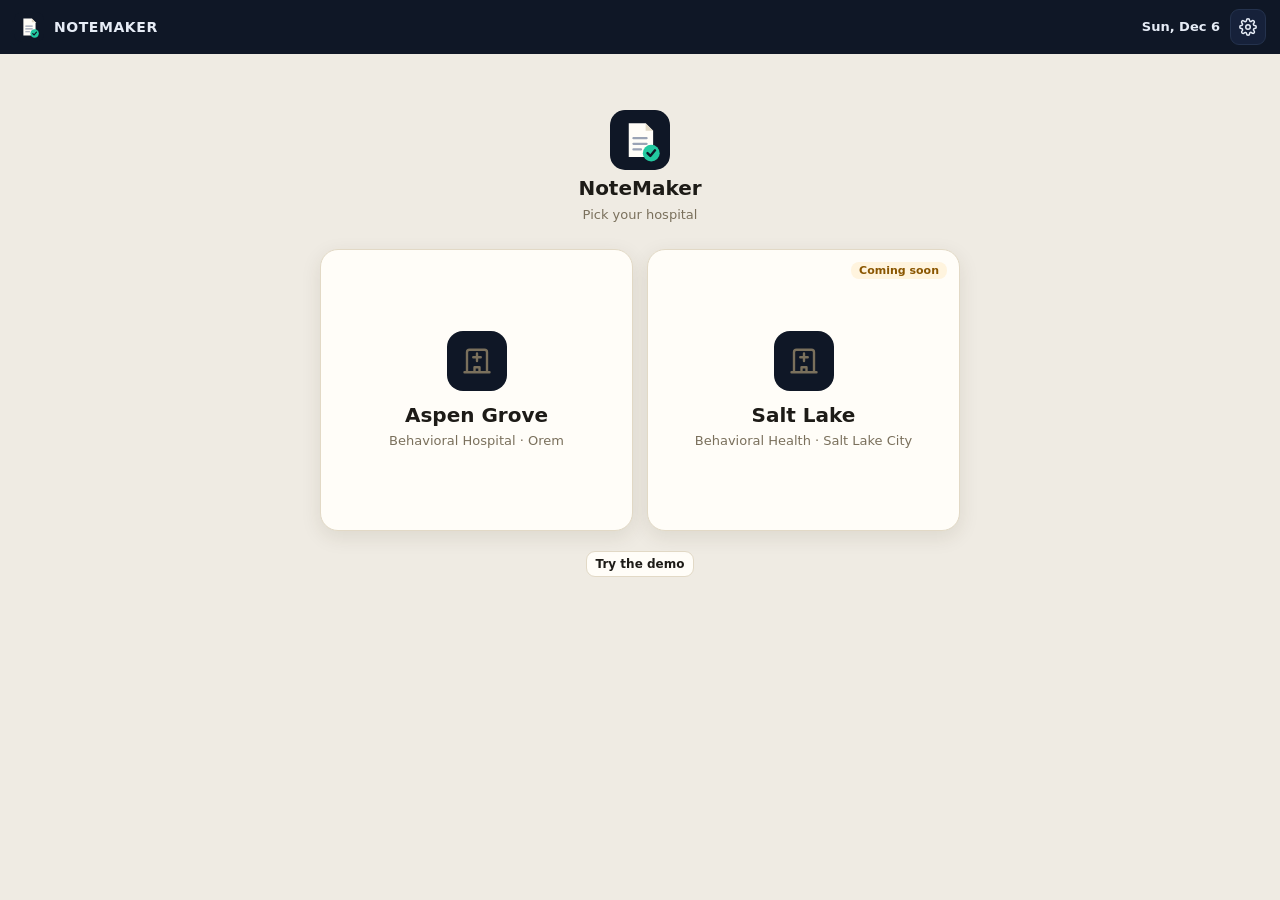
==== commit dd627687: "Round 12: hospital picker first, save queue banner, glance box, table settings swatches, labs auto-d" ====
--- a/index.html
+++ b/index.html
@@ -20,7 +20,7 @@
 <meta property="og:description" content="Scribe note prep, flags, and printing.">
 <meta property="og:image" content="https://feirzen.github.io/Resilience-notes/icons/og-image.png">
 <meta name="twitter:card" content="summary_large_image">
-<link rel="stylesheet" href="styles.css?v=12">
+<link rel="stylesheet" href="styles.css?v=13">
 </head>
 <body>
 <header class="top" id="top"></header>
@@ -29,6 +29,6 @@
 <script src="vendor/docx.iife.js"></script>
 <script src="vendor/jszip.min.js"></script>
 <script src="vendor/jspdf.umd.min.js"></script>
-<script type="module" src="app.js?v=12"></script>
+<script type="module" src="app.js?v=13"></script>
 </body>
 </html>
--- a/styles.css
+++ b/styles.css
@@ -355,3 +355,88 @@
 .hbub .btn{background:rgba(255,255,255,.12);color:#fff;border-color:rgba(255,255,255,.2)}
 .hbub .btn.p{background:var(--accent);color:var(--accentInk);border-color:var(--accent)}
 .hbub .muted{color:#b8b0a2}
+
+/* ---------- round 12 ---------- */
+.aimbar .btn,.hbar .btn{background:rgba(255,255,255,.14);color:#fff;border-color:rgba(255,255,255,.3)}
+.aimbar .btn:hover,.hbar .btn:hover{background:rgba(255,255,255,.24)}
+.hclose{position:absolute;top:8px;right:8px;background:none;border:none;color:#cfc8bb;padding:2px;border-radius:6px}
+.hclose:hover{color:#fff;background:rgba(255,255,255,.12)}
+.hbub{padding-right:34px}
+.vgrid tr:focus-within td{background:var(--hover)}
+.vgrid tr:focus-within td.nm{font-weight:700}
+.vgrid tr:focus-within td:first-child{box-shadow:inset 3px 0 0 var(--accent)}
+/* new admit + notes to write up */
+.admA{display:inline-grid;place-items:center;width:18px;height:18px;border-radius:50%;background:#2a62c9;color:#fff;font:700 11px var(--sans);margin-left:7px;vertical-align:2px;box-shadow:0 0 0 2px #dbe7ff}
+.admpill,.qpill{display:inline-flex;align-items:center;gap:4px;font:600 11px var(--sans);padding:3px 8px;border-radius:10px;margin-left:8px;vertical-align:2px}
+.admpill{background:#e3ecff;color:#2a62c9}
+.qpill{background:#dff3f6;color:#0f6b74}
+.qtag{display:inline-flex;align-items:center;gap:3px;font:700 10.5px var(--sans);color:#0f6b74;background:#dff3f6;border-radius:9px;padding:1px 6px;margin-left:6px;vertical-align:2px}
+[data-theme=dark] .qpill,[data-theme=dark] .qtag{background:#123b40;color:#8fe0e8}[data-theme=dark] .admpill{background:#1d2b48;color:#9cbcf2}
+.sticky.quick{background:#dff3f6;border-color:#2aa3b8;color:#0f3f45}
+[data-theme=dark] .sticky.quick{background:#123b40;color:#cdf3f7}
+i.d.q{background:#2aa3b8;box-shadow:0 0 0 2px #dff3f6}
+.fpill.q{background:#dff3f6;color:#0f6b74}
+button.fpill{border:none;cursor:pointer}
+/* switches + small icon buttons */
+.switch{display:inline-flex;align-items:center;gap:8px;font-size:13px;cursor:pointer;user-select:none;text-transform:none;letter-spacing:0;color:var(--ink);font-weight:500}
+.switch input{display:none}
+.switch i{width:34px;height:20px;border-radius:10px;background:#cfc8b8;position:relative;transition:background .2s;flex:none}
+.switch i::after{content:"";position:absolute;top:2px;left:2px;width:16px;height:16px;border-radius:50%;background:#fff;box-shadow:0 1px 3px rgba(0,0,0,.25);transition:transform .2s ease-out}
+.switch input:checked+i{background:var(--accent)}.switch input:checked+i::after{transform:translateX(14px)}
+.switch.sm{display:flex;margin:6px 0;font-size:13px}
+.iconbtn{border:1px solid var(--paperLine);background:var(--paper);border-radius:8px;width:28px;height:28px;display:inline-grid;place-items:center;color:var(--dim);flex:none}
+.iconbtn:hover{color:var(--ink);background:var(--hover)}
+.lrow{display:flex!important;align-items:center;gap:6px}
+/* table settings */
+.tsec{border:1px solid var(--paperLine);border-radius:10px;margin-bottom:8px;background:var(--paper)}
+.tsec summary{display:flex;align-items:center;gap:8px;padding:10px 12px;cursor:pointer;list-style:none;font-size:14px}
+.tsec summary::-webkit-details-marker{display:none}
+.tsec .chev{transition:transform .2s;color:var(--dim)}.tsec[open] .chev{transform:rotate(90deg)}
+.tsb{padding:0 12px 12px;border-top:1px solid var(--paperLine)}
+.swatches{display:flex;flex-wrap:wrap;gap:6px;margin:4px 0}
+.sw{width:22px;height:22px;border-radius:50%;border:2px solid #fff;box-shadow:0 0 0 1px var(--paperLine);cursor:pointer;transition:transform .15s;padding:0}
+.sw:hover{transform:scale(1.15)}.sw.on{box-shadow:0 0 0 2px var(--ink);transform:scale(1.1)}
+.sw.none{background:var(--paper);display:grid;place-items:center;color:var(--dim)}
+.tsrule{border:1px dashed var(--paperLine);border-radius:8px;padding:8px;margin-bottom:6px;display:grid;grid-template-columns:1fr auto;gap:4px 8px;align-items:center}
+.tsrule .swatches{grid-column:1/2}.tsrule input[data-cm]{text-align:left}
+/* attention box beside the note */
+.glance{background:var(--paper);border:1px solid var(--paperLine);border-top:4px solid var(--red);border-radius:12px;padding:10px 12px;margin-bottom:12px;box-shadow:0 8px 22px rgba(196,38,46,.12);animation:in .3s ease-out}
+.gh{display:flex;align-items:center;gap:6px;font-weight:700;font-size:13.5px;margin-bottom:6px}
+.gn{background:var(--red);color:#fff;border-radius:10px;font-size:11px;padding:1px 7px}
+.gi{display:flex;align-items:center;gap:8px;font-size:12.5px;padding:6px 0 6px 8px;border-left:3px solid var(--amb);margin:4px 0}
+.gi.red{border-left-color:var(--red)}.gi span{flex:1;line-height:1.35}
+.gi.more{display:none}.glance.open .gi.more{display:flex}
+.gmore{background:none;border:none;color:var(--accent);font-weight:700;font-size:12.5px;padding:4px 0 0 8px}
+.cmtlayer{position:relative}
+.cmt.done{opacity:.55;transform:scale(.94);transform-origin:left top;border-left-color:#b9ad95;background:var(--hover)}
+.cmt.done.hot{opacity:1;transform:scale(1)}
+.cd{display:flex;align-items:center;gap:4px;margin-top:4px;font-size:11px;color:var(--dim)}
+.dxn.u-done{text-decoration:underline;text-decoration-color:#c9bfa9;text-decoration-thickness:1px;text-underline-offset:3px}
+@media(max-width:1149px){.notewrap{display:flex;flex-direction:column}.comments.stacked{display:contents}.glance{order:-1}.cmtlayer{order:2;display:flex;flex-direction:column;gap:8px;margin-top:12px}}
+/* saving banner */
+.savebar{position:fixed;left:50%;bottom:calc(16px + env(safe-area-inset-bottom));transform:translateX(-50%);z-index:65;background:var(--chrome);color:var(--chromeText);border-radius:14px;padding:12px 16px;min-width:300px;max-width:min(520px,94vw);box-shadow:0 14px 40px rgba(0,0,0,.3);animation:pop .3s ease-out}
+.savebar .sbt{display:flex;align-items:center;gap:6px;font-weight:700;font-size:14px}
+.savebar .sbs{font-size:12px;opacity:.8;margin-top:4px}
+.savebar .bar2{background:rgba(255,255,255,.15);margin-top:8px}
+.savebar.bad{background:#7d1d22;animation:shake .5s ease-out}
+.savebar.bad .row{margin-top:10px}.savebar.bad .btn{background:rgba(255,255,255,.14);color:#fff;border-color:rgba(255,255,255,.3)}
+@keyframes shake{0%,100%{transform:translateX(-50%)}20%{transform:translateX(calc(-50% - 8px))}40%{transform:translateX(calc(-50% + 8px))}60%{transform:translateX(calc(-50% - 4px))}80%{transform:translateX(calc(-50% + 4px))}}
+/* hospital picker */
+.sitepage{max-width:640px;margin:40px auto;text-align:center;display:flex;flex-direction:column;align-items:center;gap:6px}
+.sitepage .logo{width:60px;height:60px;border-radius:15px}
+.bigsites{display:grid;grid-template-columns:1fr 1fr;gap:14px;width:100%;margin:18px 0 14px}
+@media(max-width:520px){.bigsites{grid-template-columns:1fr}}
+.bigsite{aspect-ratio:1/0.9;border:1px solid var(--paperLine);background:var(--paper);border-radius:18px;display:flex;flex-direction:column;align-items:center;justify-content:center;gap:6px;box-shadow:var(--shadow);transition:transform .2s ease-out,box-shadow .2s,border-color .2s;position:relative}
+.bigsite:hover{transform:translateY(-3px);box-shadow:0 14px 32px rgba(60,45,20,.18);border-color:var(--accent)}
+.bigsite b{font-size:20px}.bigsite span{font-size:13px;color:var(--dim)}
+.bs-ic{width:60px;height:60px;border-radius:16px;background:var(--chrome);color:#fff;display:grid;place-items:center;margin-bottom:6px}
+.bigsite i{position:absolute;top:12px;right:12px;font-style:normal;font-size:11px;font-weight:700;color:var(--ambInk);background:var(--ambBg);border-radius:8px;padding:2px 8px}
+.sitetag.dark{color:var(--dim);border-color:var(--paperLine);vertical-align:4px}
+.dcbox{margin-top:14px}.dcbox summary{cursor:pointer;font-weight:600;font-size:14px;padding:6px 0;display:flex;align-items:center;gap:6px}
+.dcbox .card{margin-top:6px;opacity:.85}
+.bul{margin:0 0 0 18px;font-size:13.5px;line-height:1.5}
+.hpsec{padding:14px 16px;margin-bottom:12px}
+.hph{display:flex;align-items:center;gap:8px;font-weight:700;font-size:14.5px;margin-bottom:10px;padding-bottom:8px;border-bottom:1px solid var(--paperLine)}
+.grid3{display:grid;grid-template-columns:repeat(3,1fr);gap:8px 12px}.grid4{display:grid;grid-template-columns:repeat(4,1fr);gap:8px 12px}
+.span2{grid-column:span 2}
+@media(max-width:700px){.grid3,.grid4{grid-template-columns:1fr 1fr}.span2{grid-column:1/-1}}
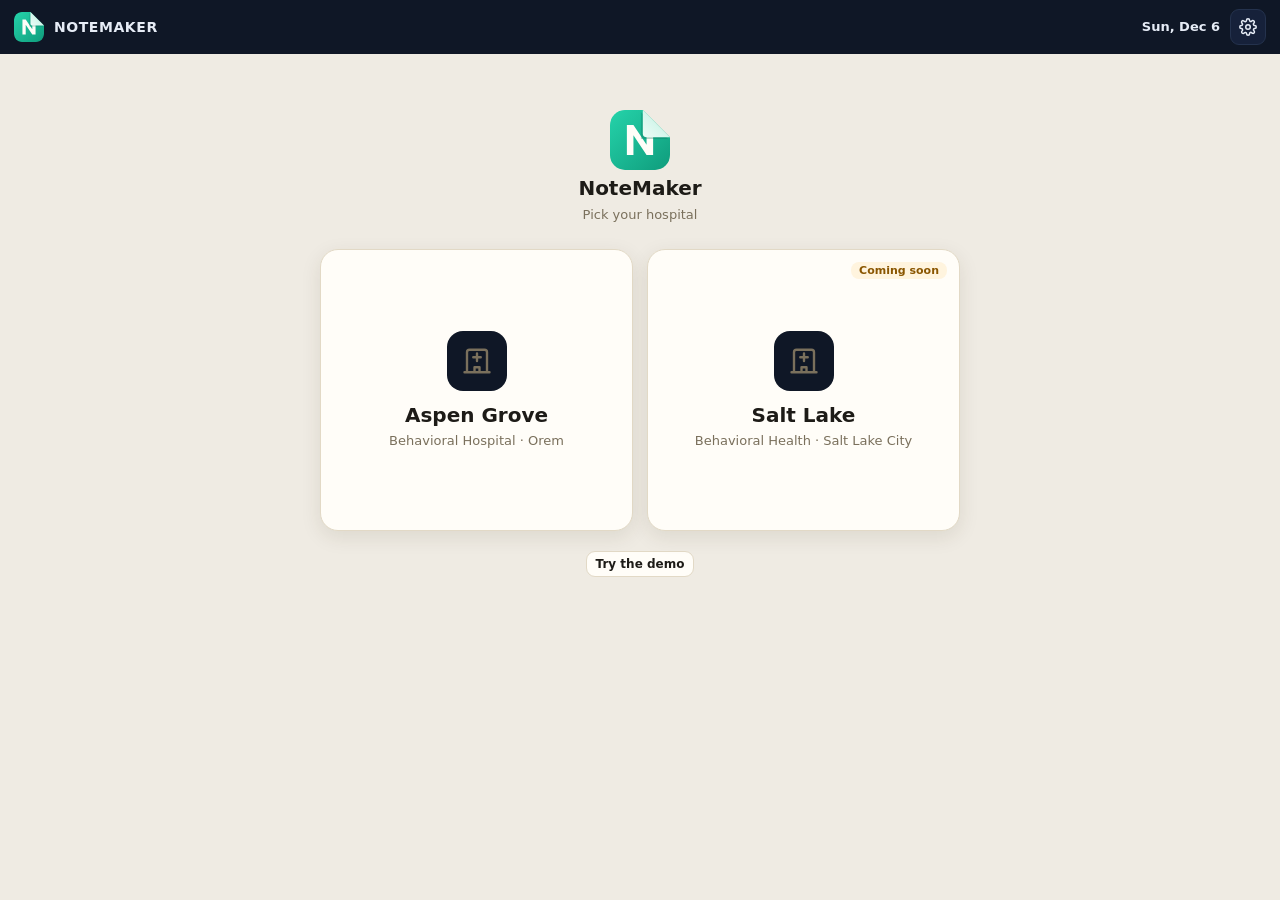
==== commit 47360682: "New app icon: folded N Co-Authored-By: Claude Opus 5.5 <noreply@anthropic.com> Claude-Session: https" ====
--- a/index.html
+++ b/index.html
@@ -10,9 +10,9 @@
 <title>NoteMaker</title>
 <meta name="description" content="Preps tomorrow's scribe notes, flags what needs attention, prints a unit at once.">
 <meta name="theme-color" content="#0f1726">
-<link rel="icon" href="icons/favicon.svg" type="image/svg+xml">
-<link rel="icon" href="icons/favicon-32.png" sizes="32x32" type="image/png">
-<link rel="apple-touch-icon" href="icons/apple-touch-icon.png">
+<link rel="icon" href="icons/favicon.svg?v=2" type="image/svg+xml">
+<link rel="icon" href="icons/favicon-32.png?v=2" sizes="32x32" type="image/png">
+<link rel="apple-touch-icon" href="icons/apple-touch-icon.png?v=2">
 <link rel="manifest" href="manifest.webmanifest">
 <meta name="apple-mobile-web-app-capable" content="yes">
 <meta name="apple-mobile-web-app-status-bar-style" content="black-translucent">
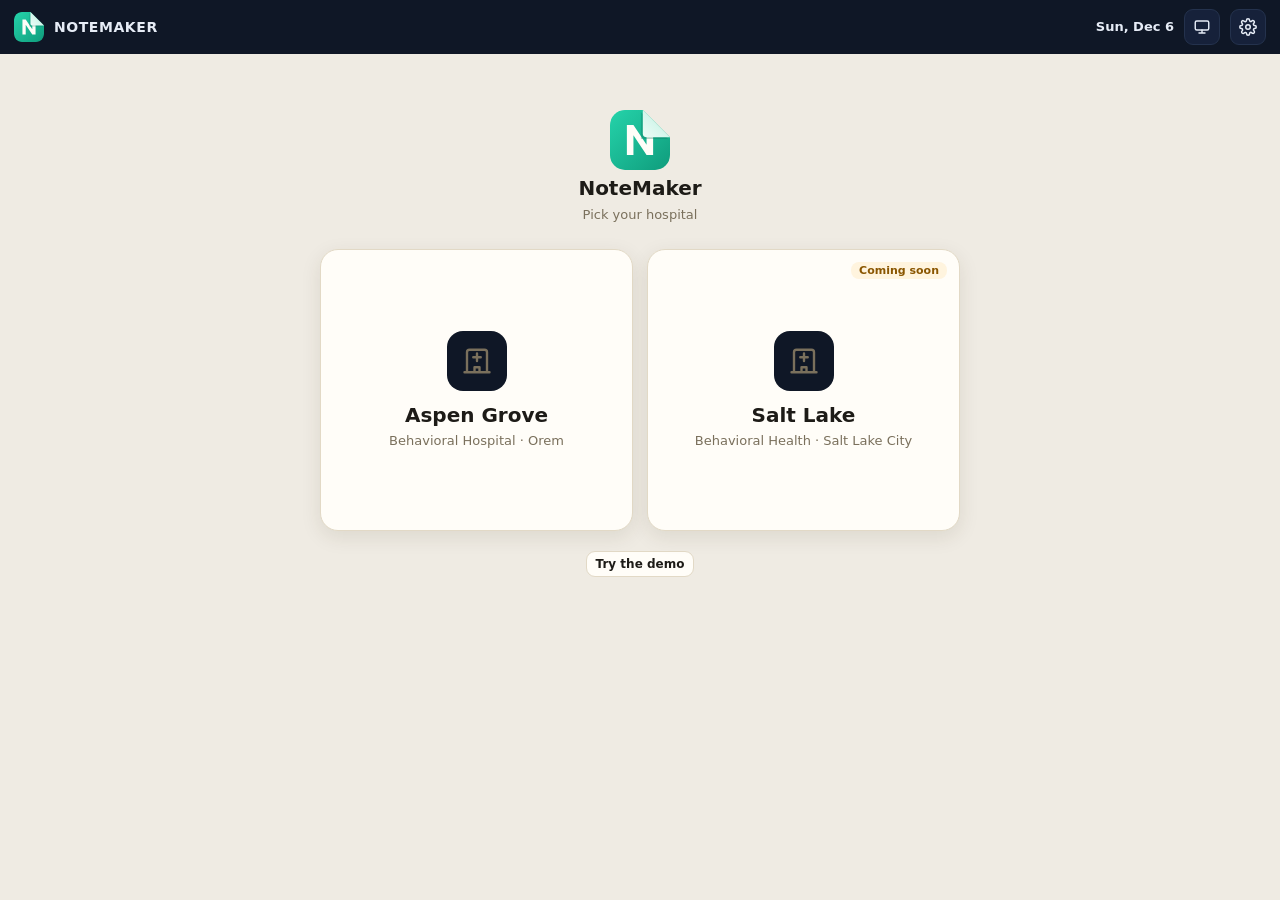
==== commit c47c0863: "Presentation mode: monitor icon on the first screens, slides + 5 live guided tours on fake patients," ====
--- a/index.html
+++ b/index.html
@@ -2,8 +2,9 @@
 <html lang="en">
 <head>
 <meta charset="utf-8">
-<!-- Security lock: this page may only load its own files and can never send data to any other server. -->
-<meta http-equiv="Content-Security-Policy" content="default-src 'none'; script-src 'self'; style-src 'self' 'unsafe-inline'; img-src 'self' data: blob:; font-src 'self'; frame-src blob:; manifest-src 'self'; connect-src 'none'; worker-src 'none'; object-src 'none'; base-uri 'none'; form-action 'none'">
+<!-- Security lock: this page may only load its own files and can never send data to any other server.
+     worker-src 'self' only allows sw.js (this site's own offline copy of the app's files). -->
+<meta http-equiv="Content-Security-Policy" content="default-src 'none'; script-src 'self'; style-src 'self' 'unsafe-inline'; img-src 'self' data: blob:; font-src 'self'; frame-src blob:; manifest-src 'self'; connect-src 'none'; worker-src 'self'; object-src 'none'; base-uri 'none'; form-action 'none'">
 <meta name="referrer" content="no-referrer">
 <meta name="viewport" content="width=device-width, initial-scale=1, viewport-fit=cover">
 <meta name="robots" content="noindex">
@@ -20,7 +21,7 @@
 <meta property="og:description" content="Scribe note prep, flags, and printing.">
 <meta property="og:image" content="https://feirzen.github.io/Resilience-notes/icons/og-image.png">
 <meta name="twitter:card" content="summary_large_image">
-<link rel="stylesheet" href="styles.css?v=13">
+<link rel="stylesheet" href="styles.css?v=15">
 </head>
 <body>
 <header class="top" id="top"></header>
@@ -29,6 +30,6 @@
 <script src="vendor/docx.iife.js"></script>
 <script src="vendor/jszip.min.js"></script>
 <script src="vendor/jspdf.umd.min.js"></script>
-<script type="module" src="app.js?v=13"></script>
+<script type="module" src="app.js?v=15"></script>
 </body>
 </html>
--- a/styles.css
+++ b/styles.css
@@ -89,7 +89,8 @@
 .side a{display:flex;align-items:center;gap:8px;padding:9px 10px;border-radius:8px;color:#d6deec;font-size:13px;text-decoration:none;transition:background .2s}
 .side a:hover{background:var(--chrome2)}
 .side a.on{background:#1d2b48;color:#fff;box-shadow:inset 3px 0 0 var(--accent)}
-.side a span:first-child{flex:1}
+.side a span:first-child{flex:1;display:flex;align-items:center;min-width:0}
+.side .admA,.side .qtag{vertical-align:0}.side .admA circle{fill:#4f86e8}
 .side a .pill{flex:none}
 .side .ok{color:#56688a;font-size:11px}
 .alerts{display:flex;flex-direction:column;gap:6px;margin-bottom:10px}
@@ -291,7 +292,8 @@
 .cz b{display:block;font-size:34px;font-weight:700;letter-spacing:-.03em;line-height:1}
 .cz span{font-size:12.5px;color:var(--dim)}
 .cadm{display:flex;flex-wrap:wrap;gap:6px 14px;border-left:1px solid var(--paperLine);padding-left:20px;min-height:40px;align-items:center}
-.cadm a{font-family:var(--serif);font-size:15px;color:var(--ink);text-decoration:none}
+.cadm a{display:inline-flex;align-items:center;font-family:var(--serif);font-size:15px;color:var(--ink);text-decoration:none}
+.cadm a .admA{vertical-align:0}
 .cadm a:hover{text-decoration:underline}
 .cadm i{font:normal 600 10.5px var(--sans);color:var(--dim);margin-left:6px;letter-spacing:.04em;text-transform:uppercase}
 @media(max-width:640px){.census{grid-template-columns:1fr 1fr}.cadm{grid-column:1/-1;border:none;padding:0}}
@@ -366,11 +368,14 @@
 .vgrid tr:focus-within td.nm{font-weight:700}
 .vgrid tr:focus-within td:first-child{box-shadow:inset 3px 0 0 var(--accent)}
 /* new admit + notes to write up */
-.admA{display:inline-grid;place-items:center;width:18px;height:18px;border-radius:50%;background:#2a62c9;color:#fff;font:700 11px var(--sans);margin-left:7px;vertical-align:2px;box-shadow:0 0 0 2px #dbe7ff}
+.admA{display:inline-block;width:16px;height:16px;margin-left:8px;vertical-align:-3px;line-height:0;flex:none}
+.admA svg{display:block;overflow:visible}.admA circle{fill:#2a62c9}.admA path{fill:none;stroke:#fff;stroke-width:1.75;stroke-linecap:round;stroke-linejoin:round}
+[data-theme=dark] .admA circle{fill:#4f86e8}
+.cadm a .admA{margin:0 7px 0 0}
 .admpill,.qpill{display:inline-flex;align-items:center;gap:4px;font:600 11px var(--sans);padding:3px 8px;border-radius:10px;margin-left:8px;vertical-align:2px}
 .admpill{background:#e3ecff;color:#2a62c9}
 .qpill{background:#dff3f6;color:#0f6b74}
-.qtag{display:inline-flex;align-items:center;gap:3px;font:700 10.5px var(--sans);color:#0f6b74;background:#dff3f6;border-radius:9px;padding:1px 6px;margin-left:6px;vertical-align:2px}
+.qtag{display:inline-flex;align-items:center;gap:3px;font:700 10.5px var(--sans);color:#0f6b74;background:#dff3f6;border-radius:9px;padding:1px 6px;margin-left:8px;vertical-align:1px;line-height:1.4}
 [data-theme=dark] .qpill,[data-theme=dark] .qtag{background:#123b40;color:#8fe0e8}[data-theme=dark] .admpill{background:#1d2b48;color:#9cbcf2}
 .sticky.quick{background:#dff3f6;border-color:#2aa3b8;color:#0f3f45}
 [data-theme=dark] .sticky.quick{background:#123b40;color:#cdf3f7}
@@ -440,3 +445,105 @@
 .grid3{display:grid;grid-template-columns:repeat(3,1fr);gap:8px 12px}.grid4{display:grid;grid-template-columns:repeat(4,1fr);gap:8px 12px}
 .span2{grid-column:span 2}
 @media(max-width:700px){.grid3,.grid4{grid-template-columns:1fr 1fr}.span2{grid-column:1/-1}}
+
+/* ---------- presentation mode (lib/present.js) ---------- */
+body.presenting .pzgo{display:none}
+.pz{position:fixed;inset:0;z-index:9000;pointer-events:none;font-family:var(--sans)}
+.pz-block{position:fixed;inset:0;pointer-events:auto;background:transparent}
+.pz-spot{position:fixed;top:50%;left:50%;width:0;height:0;border-radius:12px;opacity:0;box-shadow:0 0 0 200vmax rgba(8,12,24,.55),0 0 0 3px var(--accent),0 0 34px 8px rgba(34,201,160,.35);transition:top .5s cubic-bezier(.3,.9,.3,1),left .5s cubic-bezier(.3,.9,.3,1),width .5s cubic-bezier(.3,.9,.3,1),height .5s cubic-bezier(.3,.9,.3,1),opacity .35s}
+.pz-spot.on{opacity:1}
+.pz-cap{position:fixed;max-width:400px;background:rgba(15,23,38,.94);backdrop-filter:blur(14px);-webkit-backdrop-filter:blur(14px);color:#fff;border:1px solid rgba(255,255,255,.16);border-radius:16px;padding:16px 18px;box-shadow:0 20px 50px rgba(0,0,0,.4);animation:pzCap .45s cubic-bezier(.2,.9,.3,1);transition:left .45s cubic-bezier(.3,.9,.3,1),top .45s cubic-bezier(.3,.9,.3,1)}
+.pz-cap b{display:block;font-size:19px;letter-spacing:-.01em}
+.pz-cap p{font-size:16px;line-height:1.5;color:#cdd6e6;margin-top:6px}
+@keyframes pzCap{from{opacity:0;transform:translateY(10px) scale(.98)}to{opacity:1;transform:none}}
+.pz-cursor{position:fixed;left:0;top:0;z-index:3;transition:transform .75s cubic-bezier(.45,.05,.25,1);filter:drop-shadow(0 3px 6px rgba(0,0,0,.45))}
+.pz-cursor svg{display:block;margin:-2px 0 0 -4px}
+.pz-rip{position:absolute;left:-16px;top:-16px;width:32px;height:32px;border-radius:50%;border:3px solid var(--accent);animation:pzRip .65s ease-out forwards}
+@keyframes pzRip{from{transform:scale(.3);opacity:1}to{transform:scale(1.9);opacity:0}}
+.pz-veil{position:fixed;inset:0;pointer-events:auto;background:rgba(8,12,24,.78);backdrop-filter:blur(7px);-webkit-backdrop-filter:blur(7px);display:grid;place-items:center;padding:24px;animation:fade .4s ease-out}
+.pz-veil.out{animation:pzFadeOut .38s ease-in forwards}
+@keyframes pzFadeOut{to{opacity:0}}
+.pz-card{max-width:820px;padding:44px 52px;border-radius:26px;color:#fff;background:linear-gradient(145deg,rgba(22,33,58,.92),rgba(13,21,38,.86));border:1px solid rgba(255,255,255,.14);box-shadow:0 30px 80px rgba(0,0,0,.45),inset 0 1px 0 rgba(255,255,255,.1);animation:pzSlideIn .7s cubic-bezier(.2,.9,.3,1)}
+.pz-veil.out .pz-card{animation:pzSlideOut .38s ease-in forwards}
+@keyframes pzSlideIn{from{opacity:0;transform:translateX(-70px)}to{opacity:1;transform:none}}
+@keyframes pzSlideOut{to{opacity:0;transform:translateX(70px)}}
+.pz-card h2{font-size:clamp(36px,4.6vw,64px);line-height:1.05;letter-spacing:-.02em;margin:10px 0 14px}
+.pz-card p{font-size:clamp(17px,1.6vw,22px);line-height:1.5;color:#cdd6e6}
+.pz-hint{margin-top:26px;font-size:14px;color:#8fa0bd}
+.pz-hint kbd{display:inline-block;padding:2px 8px;border-radius:6px;border:1px solid rgba(255,255,255,.25);background:rgba(255,255,255,.08);font:inherit;color:#fff}
+.pz-kick{font-size:13px;font-weight:700;letter-spacing:.14em;text-transform:uppercase;color:var(--accent)}
+
+.pz-slide{position:fixed;inset:0;pointer-events:auto;overflow:auto;color:#eef3fb;display:flex;align-items:center;justify-content:center;animation:fade .45s ease-out;
+  background:radial-gradient(1100px 700px at 12% 8%,rgba(34,201,160,.20),transparent 60%),radial-gradient(900px 650px at 92% 92%,rgba(79,124,255,.20),transparent 60%),linear-gradient(160deg,#0d1526,#0a101d)}
+.pz-inner{width:min(1240px,92vw);padding:7vh 0 13vh}
+.pz-in{opacity:0;animation:pzUp .75s cubic-bezier(.2,.9,.3,1) forwards;animation-delay:calc(var(--d,0) * 110ms + 60ms)}
+@keyframes pzUp{from{opacity:0;transform:translateY(20px)}to{opacity:1;transform:none}}
+.pz-slide h1{font-size:clamp(60px,8.5vw,128px);line-height:1;letter-spacing:-.035em;font-weight:800}
+.pz-slide h2{font-size:clamp(38px,4.4vw,66px);line-height:1.06;letter-spacing:-.025em;margin:10px 0 18px;font-weight:800}
+.pz-slide h3{font-size:22px;display:flex;align-items:center;gap:10px;margin-bottom:12px}
+.pz-slide p{line-height:1.5}
+.pz-slide svg{color:var(--accent);flex:none}
+.pz-lead{font-size:clamp(19px,1.8vw,25px);color:#c3cee0;max-width:880px;margin-bottom:28px}
+.pz-foot{margin-top:34px;font-size:22px;color:var(--accent);font-weight:700}
+.s-title .pz-inner,.s-end .pz-inner{text-align:center;display:flex;flex-direction:column;align-items:center}
+.pz-logo{width:110px;height:110px;border-radius:28px;margin-bottom:26px;box-shadow:0 20px 60px rgba(34,201,160,.25)}
+.pz-tag{font-size:clamp(22px,2.4vw,34px);font-weight:600;margin-top:18px;color:#fff}
+.pz-sub{font-size:clamp(17px,1.6vw,22px);color:#9fb0cb;margin-top:12px;max-width:760px}
+.pz-meta{margin-top:40px;display:flex;gap:14px;align-items:center;font-size:14px;color:#8797b5}
+.pz-off{font-size:12.5px;padding:3px 10px;border-radius:999px;border:1px solid rgba(255,255,255,.15);display:inline-flex;align-items:center;gap:5px;min-height:22px}
+.pz-off:empty{display:none}.pz-off.ok{color:var(--accent);border-color:rgba(34,201,160,.45)}
+.pz-big3>div,.pz-pillars>div,.pz-feat>div,.pz-two>div,.pz-cards>div,.pz-soft>div,.pz-paths>div,.pz-side{background:linear-gradient(150deg,rgba(255,255,255,.08),rgba(255,255,255,.03));border:1px solid rgba(255,255,255,.12);border-radius:20px;backdrop-filter:blur(10px);-webkit-backdrop-filter:blur(10px);box-shadow:inset 0 1px 0 rgba(255,255,255,.08)}
+.s-safe .pz-inner{display:grid;grid-template-columns:1fr 380px;gap:34px;align-items:start}
+.pz-big3{display:grid;gap:14px;margin-top:8px}
+.pz-big3>div{padding:22px 24px;display:grid;grid-template-columns:auto 1fr;column-gap:16px}
+.pz-big3 b{font-size:24px}.pz-big3 p{grid-column:2;color:#c3cee0;font-size:17px;margin-top:4px}
+.pz-side{padding:24px 26px;margin-top:44px}
+.pz-side h3{font-size:24px;margin:6px 0 12px}
+.pz-side ul{list-style:none;display:grid;gap:10px}
+.pz-side li{padding-left:22px;position:relative;font-size:16px;color:#d6deeb;line-height:1.4}
+.pz-side li::before{content:"";position:absolute;left:2px;top:.5em;width:8px;height:8px;border-radius:50%;background:var(--accent)}
+.pz-pillars{display:grid;grid-template-columns:repeat(4,1fr);gap:16px}
+.pz-pillars>div{padding:24px}.pz-pillars b{display:block;font-size:24px;margin:14px 0 6px}.pz-pillars p{color:#c3cee0;font-size:16px}
+.pz-feat{display:grid;grid-template-columns:repeat(4,1fr);gap:12px}
+.pz-feat>div{padding:16px 18px}.pz-feat b{display:block;font-size:17px;margin:10px 0 4px}.pz-feat p{color:#aebbd1;font-size:14px}
+.pz-two{display:grid;grid-template-columns:1fr 1fr;gap:18px}
+.pz-two>div{padding:28px}.pz-two ul{list-style:none;display:grid;gap:12px}
+.pz-two li{font-size:20px;padding-left:26px;position:relative;color:#e2e8f2}
+.pz-two li::before{content:"✓";position:absolute;left:0;color:var(--accent);font-weight:800}
+.pz-cards{display:grid;grid-template-columns:repeat(3,1fr);gap:16px}
+.pz-cards>div{padding:24px;display:flex;flex-direction:column}
+.pz-ci{width:42px;height:42px;border-radius:12px;display:grid;place-items:center;background:rgba(34,201,160,.14);margin-bottom:12px}
+.pz-cards b{font-size:21px}
+.pz-num{font-size:clamp(34px,3.4vw,50px);font-weight:800;letter-spacing:-.02em;margin-top:14px;color:#fff}
+.pz-unit{font-size:15px;color:var(--accent);font-weight:600;margin-bottom:12px}
+.pz-cards p{color:#c3cee0;font-size:16px;flex:1}
+.pz-cards small{display:block;margin-top:14px;font-size:12px;color:#7d8daa;line-height:1.4}
+.pz-soft{display:grid;grid-template-columns:1fr 1fr;gap:16px}
+.pz-soft>div{padding:24px;display:flex;gap:16px}.pz-soft b{font-size:22px}.pz-soft p{color:#c3cee0;font-size:16.5px;margin-top:6px}
+.pz-paths{display:grid;grid-template-columns:repeat(3,1fr);gap:14px;margin-bottom:26px}
+.pz-paths>div{padding:20px 22px}.pz-paths b{font-size:20px}.pz-paths p{color:#c3cee0;font-size:15.5px;margin-top:6px}
+.pz-steps{list-style:none;display:grid;grid-template-columns:repeat(3,1fr);gap:14px;counter-reset:s}
+.pz-steps li{counter-increment:s;display:flex;flex-direction:column;gap:4px;padding:6px 0 0 54px;position:relative}
+.pz-steps li::before{content:counter(s);position:absolute;left:0;top:0;width:40px;height:40px;border-radius:50%;background:var(--accent);color:#0f1726;font-weight:800;font-size:18px;display:grid;place-items:center}
+.pz-steps b{font-size:19px}.pz-steps span{color:#aebbd1;font-size:15px}
+.pz-cta{margin-top:30px;padding:14px 28px;border-radius:999px;border:0;background:var(--accent);color:#0f1726;font-weight:800;font-size:17px;box-shadow:0 14px 40px rgba(34,201,160,.35);transition:transform .2s}
+.pz-cta:hover{transform:translateY(-2px)}
+@media(max-width:900px){.s-safe .pz-inner,.pz-two,.pz-soft{grid-template-columns:1fr}.pz-pillars,.pz-feat{grid-template-columns:1fr 1fr}.pz-cards,.pz-paths,.pz-steps{grid-template-columns:1fr}}
+
+.pz-dock{position:fixed;left:50%;bottom:18px;transform:translateX(-50%);z-index:5;pointer-events:auto;display:flex;align-items:center;gap:10px;padding:6px;border-radius:999px;background:rgba(15,23,38,.86);backdrop-filter:blur(14px);-webkit-backdrop-filter:blur(14px);border:1px solid rgba(255,255,255,.14);color:#e6ecf6;font-size:13px;box-shadow:0 14px 40px rgba(0,0,0,.35);transition:opacity .5s;max-width:calc(100vw - 24px)}
+.pz.idle .pz-dock{opacity:.22}
+.pz-dock button{width:34px;height:34px;border-radius:50%;border:1px solid rgba(255,255,255,.14);background:rgba(255,255,255,.07);color:inherit;display:grid;place-items:center;flex:none;transition:transform .15s,background .2s}
+.pz-dock button:hover{background:rgba(255,255,255,.16)}.pz-dock button:active{transform:scale(.93)}
+.pz-dock .pz-next{background:var(--accent);color:#0f1726;border-color:var(--accent)}
+.pz-lbl{white-space:nowrap;overflow:hidden;text-overflow:ellipsis;padding:0 4px;font-weight:600;min-width:0}
+.pz-dots{display:flex;gap:4px;align-items:center}
+.pz-dots i{width:6px;height:6px;border-radius:3px;background:rgba(255,255,255,.22);transition:width .3s,background .3s}
+.pz-dots i.scene{background:rgba(34,201,160,.35)}.pz-dots i.done{background:rgba(255,255,255,.5)}
+.pz-dots i.on{width:18px;background:var(--accent)}
+@media(max-width:700px){.pz-dots{display:none}}
+
+.pz-pdf{position:fixed;inset:72px 6vw 84px;z-index:8000;background:#fff;border-radius:16px;overflow:hidden;box-shadow:0 30px 80px rgba(0,0,0,.45);display:flex;flex-direction:column;animation:pop .4s cubic-bezier(.2,.9,.3,1.1)}
+.pz-pdfbar{display:flex;align-items:center;gap:8px;padding:10px 14px;background:var(--chrome);color:var(--chromeText);font-size:14px}
+.pz-pdfbar .btn{background:rgba(255,255,255,.1);color:inherit;border-color:rgba(255,255,255,.2)}
+.pz-pdf iframe{flex:1;border:0;width:100%;background:#525659}
+@media(prefers-reduced-motion:reduce){.pz *{animation-duration:.01s!important;animation-delay:0s!important;transition-duration:.01s!important}}
